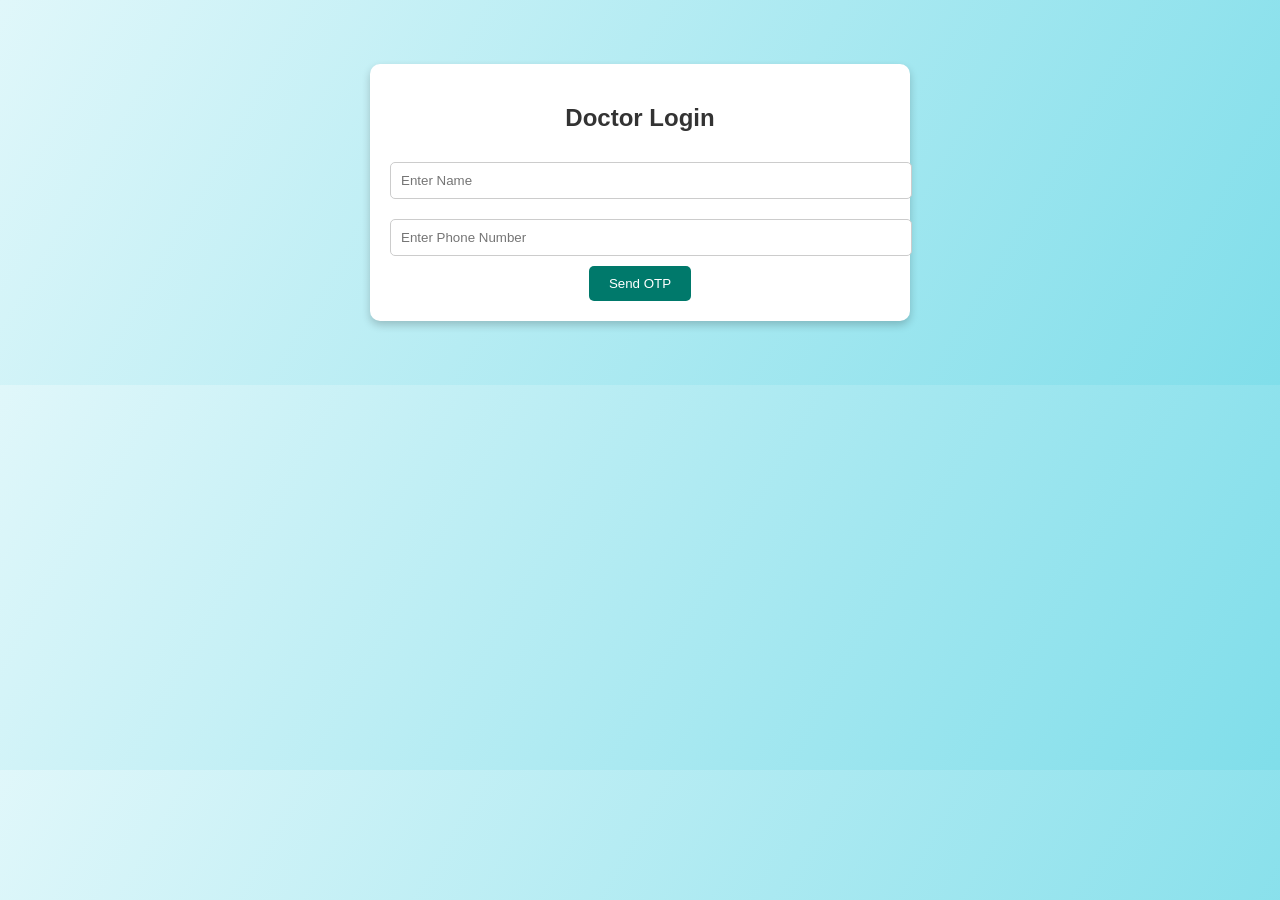
==== index.html @ ed524270 "Add files via upload" ====
<!DOCTYPE html>
<html lang="en">
<head>
    <meta charset="UTF-8">
    <meta name="viewport" content="width=device-width, initial-scale=1.0">
    <title>AI Heart Diagnosis</title>
    <style>
        body {
            margin: 0;
            font-family: Arial, sans-serif;
            background: linear-gradient(120deg, #e0f7fa, #80deea);
            color: #333;
            text-align: center;
        }

        .container {
            width: 80%;
            max-width: 500px;
            margin: 5% auto;
            padding: 20px;
            background: white;
            border-radius: 10px;
            box-shadow: 0 4px 8px rgba(0, 0, 0, 0.2);
            animation: fadeIn 0.5s ease-in-out;
        }

        @keyframes fadeIn {
            from { opacity: 0; transform: translateY(-20px); }
            to { opacity: 1; transform: translateY(0); }
        }

        .progress {
            display: flex;
            justify-content: center;
            align-items: center;
            margin-bottom: 20px;
        }

        .step {
            width: 35px;
            height: 35px;
            border-radius: 50%;
            background: #00796b;
            color: white;
            display: flex;
            justify-content: center;
            align-items: center;
            margin: 0 10px;
            font-weight: bold;
            opacity: 0.5;
            transition: 0.3s;
        }

        .step.active {
            opacity: 1;
            background: #004d40;
            transform: scale(1.2);
        }

        .info {
            text-align: left;
            padding: 20px;
            width: 100%;
        }

        input, input[type="file"] {
            width: 100%;
            padding: 10px;
            margin: 10px 0;
            border: 1px solid #ccc;
            border-radius: 5px;
            transition: 0.3s;
        }
        
        input:focus {
            border-color: #00796b;
        }

        .nav-buttons {
            display: flex;
            justify-content: space-between;
            margin-top: 20px;
        }

        .btn {
            background: #00796b;
            color: white;
            padding: 10px 20px;
            border: none;
            border-radius: 5px;
            cursor: pointer;
            transition: background 0.3s, transform 0.2s;
        }

        .btn:hover {
            background: #004d40;
            transform: scale(1.05);
        }

        .analyse-btn {
            background: #d32f2f;
            display: none;
            width: 100%;
            margin-top: 20px;
        }

        .analyse-btn:hover {
            background: #b71c1c;
        }

        .hidden {
            display: none;
        }

        #results {
            margin-top: 20px;
            padding: 15px;
            border: 1px solid #ccc;
            border-radius: 5px;
            background: #f9f9f9;
            text-align: left;
        }

        .result-section {
            margin-bottom: 15px;
            padding-bottom: 15px;
            border-bottom: 1px solid #eee;
        }

        .high-risk {
            color: #d32f2f;
            font-weight: bold;
        }

        .normal-risk {
            color: #00796b;
            font-weight: bold;
        }

        .loading {
            display: inline-block;
            width: 20px;
            height: 20px;
            border: 3px solid rgba(0,0,0,0.3);
            border-radius: 50%;
            border-top-color: #00796b;
            animation: spin 1s ease-in-out infinite;
            margin-left: 10px;
        }

        @keyframes spin {
            to { transform: rotate(360deg); }
        }
    </style>
</head>
<body>
    <!-- Login Container -->
    <div class="container" id="signup-container">
        <h2>Doctor Login</h2>
        <input type="text" id="name" placeholder="Enter Name" required>
        <input type="text" id="phone" placeholder="Enter Phone Number" required>
        <button class="btn" onclick="sendOTP()">Send OTP</button>
    </div>
    
    <div class="container hidden" id="otp-container">
        <h2>Enter OTP</h2>
        <input type="text" id="otp" placeholder="Enter OTP">
        <button class="btn" onclick="verifyOTP()">Verify OTP</button>
    </div>
    
    <div class="container hidden" id="dashboard">
        <h2>Welcome to Dashboard</h2>
        <p id="userName"></p>
        <button class="btn" onclick="startDiagnosis()">Start Diagnosis</button>
    </div>
    
    <!-- Main Diagnosis Container -->
    <div class="container hidden" id="diagnosis-container">
        <h1>AI Heart Diagnosis ❤</h1>
        <div class="progress">
            <div class="step active" id="step1">1</div>
            <div>—</div>
            <div class="step" id="step2">2</div>
            <div>—</div>
            <div class="step" id="step3">3</div>
            <div>—</div>
            <div class="step" id="step4">4</div>
        </div>
        <div class="info" id="stepContent"></div>
        <div class="nav-buttons">
            <button class="btn" onclick="prevStep()">← Previous</button>
            <button class="btn" onclick="nextStep()">Next →</button>
        </div>
        <button class="btn analyse-btn" id="analyseButton" onclick="analyzeAllData()">Analyse</button>
        
        <!-- Results section -->
        <div id="results" class="hidden">
            <h2>Diagnosis Results</h2>
            <div id="patientInfo" class="result-section"></div>
            <div id="ecgResults" class="result-section"></div>
            <div id="angiogramResults" class="result-section"></div>
            <div id="bloodTestResults" class="result-section"></div>
            <div id="overallAssessment"></div>
        </div>
    </div>
    
    <script>
        // Authentication logic
        let generatedOTP;
        
        function sendOTP() {
            let name = document.getElementById("name").value;
            let phone = document.getElementById("phone").value;
            if (!name || !phone) {
                alert("Please enter valid details!");
                return;
            }
            generatedOTP = Math.floor(100000 + Math.random() * 900000); // Mocked OTP
            alert("Your OTP is: " + generatedOTP); // In real implementation, send via SMS
            localStorage.setItem("doctor_name", name);
            localStorage.setItem("doctor_phone", phone);
            document.getElementById("signup-container").classList.add("hidden");
            document.getElementById("otp-container").classList.remove("hidden");
        }
        
        function verifyOTP() {
            let otpInput = document.getElementById("otp").value;
            if (otpInput == generatedOTP) {
                alert("OTP Verified Successfully!");
                document.getElementById("otp-container").classList.add("hidden");
                document.getElementById("dashboard").classList.remove("hidden");
                document.getElementById("userName").innerText = "Hello, Dr. " + localStorage.getItem("doctor_name") + "!";
            } else {
                alert("Incorrect OTP. Please try again.");
            }
        }
        
        function startDiagnosis() {
            document.getElementById("dashboard").classList.add("hidden");
            document.getElementById("diagnosis-container").classList.remove("hidden");
            updateStepUI();
        }
        
        // Diagnosis flow logic
        let currentStep = 1;
        let analysisData = {
            patient: {},
            ecg: {},
            angiogram: {},
            bloodTest: {}
        };
        
        const steps = [
            `<h2>Patient Info</h2>
             <label>Name:</label><input type='text' id='name' placeholder='Enter name'>
             <label>ID:</label><input type='text' id='id' placeholder='Enter ID'>
             <label>Age:</label><input type='number' id='age' placeholder='Enter Age'>
             <button class="btn save-btn" onclick="saveStepData()">Save</button>
             <p id="saveMessage"></p>`,
    
            `<h2>Angiogram CT Scan</h2>
             <p>Upload angiogram scan here.</p>
             <input type='file' id='angiogramFile' accept='image/*, .pdf' onchange='previewFile(event, "angiogram")'>
             <p id='angiogramPreview'></p>
             <button class="btn save-btn" onclick="uploadFile('angiogram')">Upload</button>
             <p id="angiogramUploadStatus"></p>`,
    
            `<h2>ECG Report</h2>
             <p>Upload ECG report here.</p>
             <input type='file' id='ecgFile' accept='image/*, .pdf' onchange='previewFile(event, "ecg")'>
             <p id='ecgPreview'></p>
             <button class="btn save-btn" onclick="uploadFile('ecg')">Upload</button>
             <p id="ecgUploadStatus"></p>`,
    
            `<h2>Blood Test Report</h2>
             <p>Upload blood test report here.</p>
             <input type='file' id='bloodTestFile' accept='image/*, .pdf' onchange='previewFile(event, "bloodTest")'>
             <p id='bloodTestPreview'></p>
             <button class="btn save-btn" onclick="uploadFile('bloodTest')">Upload</button>
             <p id="bloodTestUploadStatus"></p>`
        ];
    
        function updateStepUI() {
            document.getElementById("stepContent").innerHTML = steps[currentStep - 1];
    
            document.querySelectorAll(".step").forEach((el, index) => {
                el.classList.toggle("active", index + 1 === currentStep);
            });
    
            document.getElementById("analyseButton").style.display = currentStep === 4 ? 'block' : 'none';
    
            restoreData();
        }
    
        function nextStep() {
            if (currentStep < 4) {
                currentStep++;
                updateStepUI();
            }
        }
    
        function prevStep() {
            if (currentStep > 1) {
                currentStep--;
                updateStepUI();
            }
        }
    
        function saveStepData() {
            const nameField = document.getElementById("name");
            const idField = document.getElementById("id");
            const ageField = document.getElementById("age");
    
            if (nameField && idField && ageField) {
                localStorage.setItem("patient_name", nameField.value);
                localStorage.setItem("patient_id", idField.value);
                localStorage.setItem("patient_age", ageField.value);
                
                analysisData.patient = {
                    name: nameField.value,
                    id: idField.value,
                    age: ageField.value
                };
                
                document.getElementById("saveMessage").innerText = "Patient data saved successfully ✅";
                setTimeout(() => document.getElementById("saveMessage").innerText = "", 2000);
            }
        }
    
        function restoreData() {
            if (document.getElementById("name") && currentStep === 1) {
                document.getElementById("name").value = localStorage.getItem("patient_name") || "";
                document.getElementById("id").value = localStorage.getItem("patient_id") || "";
                document.getElementById("age").value = localStorage.getItem("patient_age") || "";
            }
    
           // Restore file upload statuses
["angiogram", "ecg", "bloodTest"].forEach(type => {
    if (localStorage.getItem(`${type}_analyzed`) && document.getElementById(`${type}Preview`)) {
        document.getElementById(`${type}Preview`).innerText = `Analyzed: ${localStorage.getItem(`${type}_filename`)}`;
        document.getElementById(`${type}UploadStatus`).innerHTML = "✅ Analyzed successfully";
    }
});

        }
    
        function previewFile(event, type) {
            const file = event.target.files[0];
            if (file && document.getElementById('${type}Preview')) {
                document.getElementById('${type}Preview').innerText = 'Selected: ${file.name'};
            }
        
    
        // This function simulates uploading a file to the backend
        function uploadFile(type) {
            const fileInput = document.getElementById('${type}File');
            const statusElement = document.getElementById('${type}UploadStatus');
            
            if (!fileInput || !fileInput.files || fileInput.files.length === 0) {
                alert("Please select a file first!");
                return;
            }
            
            statusElement.innerHTML = `<span>Analyzing...</span><div class="loading"></div>`;

            
            // Simulate API call delay
            setTimeout(() => {
                // Simulate backend analysis results
                let analysisResult;
                
                if (type === 'ecg') {
                    analysisResult = {
                        "Heart Rate": Math.floor(Math.random() * 40) + 60, // Random between 60-100
                        "Rhythm": Math.random() > 0.7 ? "Tachycardia" : "Normal",
                        "Risk": Math.random() > 0.7 ? "Potentially Dangerous" : "Normal"
                    };
                    analysisData.ecg = analysisResult;
                } 
                else if (type === 'angiogram') {
                    const blockagePercentage = Math.floor(Math.random() * 80) + 10;
                    let condition;
                    
                    if (blockagePercentage <= 25) condition = "Normal / Mild";
                    else if (blockagePercentage <= 50) condition = "Moderate narrowing";
                    else if (blockagePercentage <= 70) condition = "Significant stenosis";
                    else condition = "Critical blockage";
                    
                    analysisResult = {
                        "Condition": condition,
                        "Blockage": blockagePercentage
                    };
                    analysisData.angiogram = analysisResult;
                } 
                else if (type === 'bloodTest') {
                    const troponin = Math.random() * 0.8;
                    const ldl = Math.random() * 150 + 50;
                    
                    analysisResult = {
                        "Troponin": troponin.toFixed(2),
                        "LDL": ldl.toFixed(1),
                        "Risk": troponin > 0.4 ? "High risk of myocardial damage" : "Normal",
                        "LDL Risk": ldl > 100 ? "High LDL level" : "Normal"
                    };
                    analysisData.bloodTest = analysisResult;
                }
                
                localStorage.setItem('${type}_analyzed', 'true');
                localStorage.setItem('${type}_filename', fileInput.files[0].name);
                localStorage.setItem('${type}_results', JSON.stringify(analysisResult));
                
                statusElement.innerHTML = "✅ Analyzed successfully";
            }, 2000);
        }
        
        function analyzeAllData() {
            // Check if all data is available
            if (!localStorage.getItem("ecg_analyzed") || 
                !localStorage.getItem("angiogram_analyzed") || 
                !localStorage.getItem("bloodTest_analyzed")) {
                alert("Please upload and analyze all required reports first!");
                return;
            }
            
            // Display the results
            document.getElementById("results").classList.remove("hidden");
            document.getElementById("analyseButton").style.display = "none";
            
            // Patient Info
            const patientInfo = document.getElementById("patientInfo");
            patientInfo.innerHTML = `
                <h3>Patient Information</h3>
                <p><strong>Name:</strong> ${analysisData.patient.name || localStorage.getItem("patient_name")}</p>
                <p><strong>ID:</strong> ${analysisData.patient.id || localStorage.getItem("patient_id")}</p>
                <p><strong>Age:</strong> ${analysisData.patient.age || localStorage.getItem("patient_age")}</p>
            `;
            
            // ECG Results
            const ecgData = analysisData.ecg || JSON.parse(localStorage.getItem("ecg_results"));
            const ecgResults = document.getElementById("ecgResults");
            ecgResults.innerHTML = `
                <h3>ECG Analysis</h3>
                <p><strong>Heart Rate:</strong> ${ecgData["Heart Rate"]} bpm</p>
                <p><strong>Rhythm:</strong> ${ecgData["Rhythm"]}</p>
                <p><strong>Risk Assessment:</strong> <span class="${ecgData["Risk"] === "Normal" ? "normal-risk" : "high-risk"}">${ecgData["Risk"]}</span></p>
            `;
            
            // Angiogram Results
            const angiogramData = analysisData.angiogram || JSON.parse(localStorage.getItem("angiogram_results"));
            const angiogramResults = document.getElementById("angiogramResults");
            angiogramResults.innerHTML = `
                <h3>Angiogram Analysis</h3>
                <p><strong>Condition:</strong> ${angiogramData["Condition"]}</p>
                <p><strong>Blockage:</strong> ${angiogramData["Blockage"]}%</p>
                <p><strong>Risk Assessment:</strong> <span class="${angiogramData["Blockage"] <= 50 ? "normal-risk" : "high-risk"}">${angiogramData["Blockage"] > 70 ? "High Risk" : angiogramData["Blockage"] > 50 ? "Moderate Risk" : "Low Risk"}</span></p>
            `;
            
            // Blood Test Results
            const bloodData = analysisData.bloodTest || JSON.parse(localStorage.getItem("bloodTest_results"));
            const bloodTestResults = document.getElementById("bloodTestResults");
            bloodTestResults.innerHTML = `
                <h3>Blood Test Analysis</h3>
                <p><strong>Troponin:</strong> ${bloodData["Troponin"]} ng/mL</p>
                <p><strong>LDL Cholesterol:</strong> ${bloodData["LDL"]} mg/dL</p>
                <p><strong>Troponin Risk:</strong> <span class="${bloodData["Risk"] === "Normal" ? "normal-risk" : "high-risk"}">${bloodData["Risk"]}</span></p>
                <p><strong>LDL Risk:</strong> <span class="${bloodData["LDL Risk"] === "Normal" ? "normal-risk" : "high-risk"}">${bloodData["LDL Risk"]}</span></p>
            `;
            
            // Overall Assessment
            const overallRisk = calculateOverallRisk(ecgData, angiogramData, bloodData);
            const overallAssessment = document.getElementById("overallAssessment");
            overallAssessment.innerHTML = `
                <h3>Overall Assessment</h3>
                <p><strong>Risk Level:</strong> <span class="${overallRisk.level === "Low" ? "normal-risk" : "high-risk"}">${overallRisk.level} Risk</span></p>
                <p><strong>Recommendation:</strong> ${overallRisk.recommendation}</p>
                <p><strong>Follow-up:</strong> ${overallRisk.followUp}</p>
            `;
        }
        
        function calculateOverallRisk(ecgData, angiogramData, bloodData) {
            // Calculate risk score based on all factors
            let riskScore = 0;
            
            // ECG factors
            if (ecgData["Risk"] !== "Normal") riskScore += 2;
            if (ecgData["Rhythm"] === "Tachycardia") riskScore += 1;
            
            // Angiogram factors
            if (angiogramData["Blockage"] > 70) riskScore += 3;
            else if (angiogramData["Blockage"] > 50) riskScore += 2;
            else if (angiogramData["Blockage"] > 25) riskScore += 1;
            
            // Blood test factors
            if (bloodData["Risk"] !== "Normal") riskScore += 3;
            if (bloodData["LDL Risk"] !== "Normal") riskScore += 1;
            
            // Determine overall risk level
            let riskLevel, recommendation, followUp;
            
            if (riskScore >= 6) {
                riskLevel = "High";
                recommendation = "Immediate medical intervention is recommended. Consider cardiac catheterization and possible stent placement.";
                followUp = "Immediate cardiology consultation and hospital admission.";
            } else if (riskScore >= 3) {
                riskLevel = "Moderate";
                recommendation = "Medical management with close monitoring. Consider medication adjustments and lifestyle modifications.";
                followUp = "Schedule follow-up with cardiology within 1-2 weeks.";
            } else {
                riskLevel = "Low";
                recommendation = "Continue current medical management. Emphasize heart-healthy lifestyle.";
                followUp = "Regular check-up in 3-6 months.";
            }
            
            return {
                level: riskLevel,
                recommendation: recommendation,
                followUp: followUp
            };
        }
        
        // Initialize the app
        document.addEventListener('DOMContentLoaded', function() {
            // Check if already logged in
            if (localStorage.getItem("doctor_name") && localStorage.getItem("doctor_phone")) {
                document.getElementById("signup-container").classList.add("hidden");
                document.getElementById("dashboard").classList.remove("hidden");
                document.getElementById("userName").innerText = "Hello, Dr. " + localStorage.getItem("doctor_name") + "!";
            }
        });
    </script>
</body>
</html>
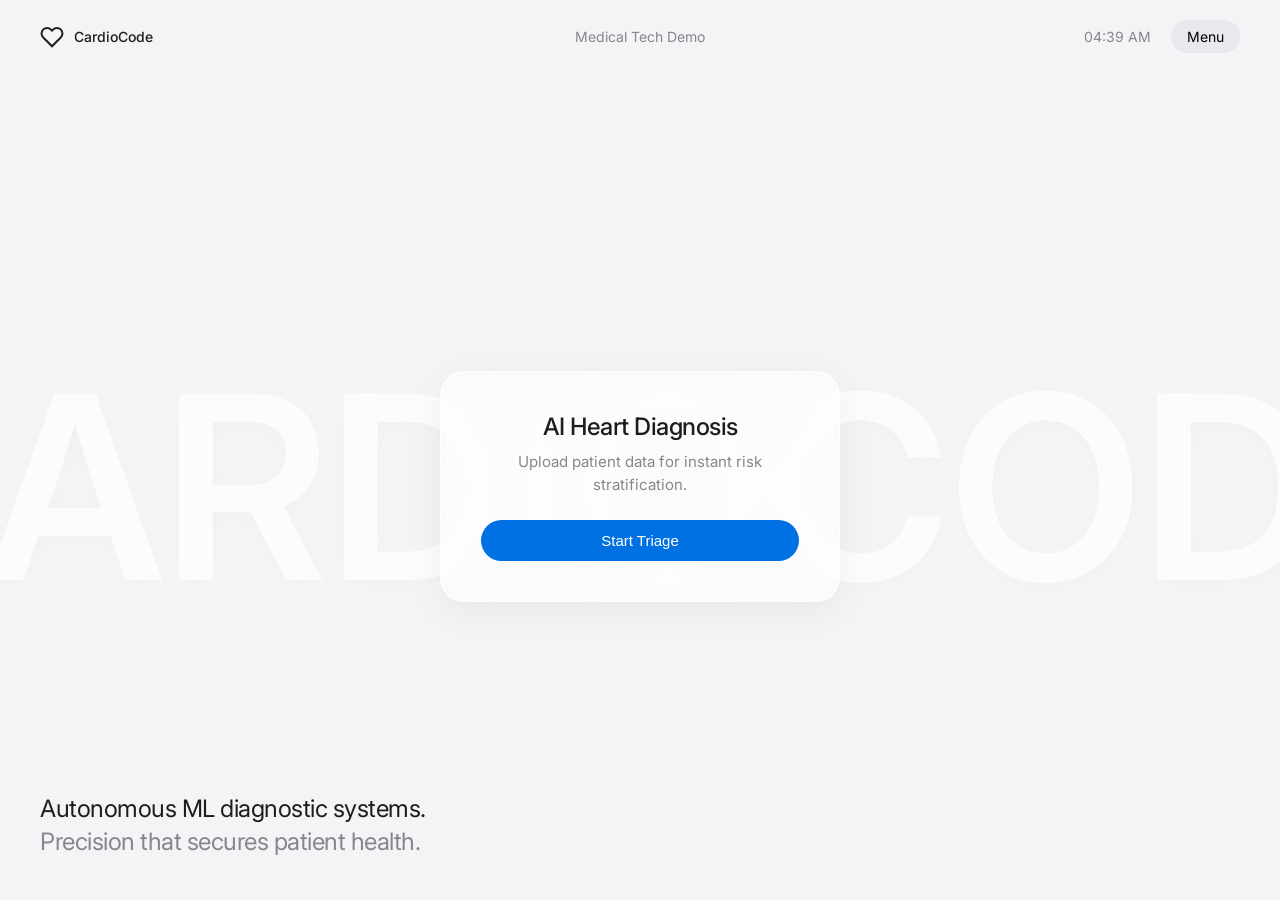
==== commit e06092e3: "feat: complete production architecture, ML pipeline integration, and iOS-themed frontend" ====
--- a/index.html
+++ b/index.html
@@ -1,532 +1,143 @@
-<!DOCTYPE html>
-<html lang="en">
-<head>
-    <meta charset="UTF-8">
-    <meta name="viewport" content="width=device-width, initial-scale=1.0">
-    <title>AI Heart Diagnosis</title>
-    <style>
-        body {
-            margin: 0;
-            font-family: Arial, sans-serif;
-            background: linear-gradient(120deg, #e0f7fa, #80deea);
-            color: #333;
-            text-align: center;
-        }
-
-        .container {
-            width: 80%;
-            max-width: 500px;
-            margin: 5% auto;
-            padding: 20px;
-            background: white;
-            border-radius: 10px;
-            box-shadow: 0 4px 8px rgba(0, 0, 0, 0.2);
-            animation: fadeIn 0.5s ease-in-out;
-        }
-
-        @keyframes fadeIn {
-            from { opacity: 0; transform: translateY(-20px); }
-            to { opacity: 1; transform: translateY(0); }
-        }
-
-        .progress {
-            display: flex;
-            justify-content: center;
-            align-items: center;
-            margin-bottom: 20px;
-        }
-
-        .step {
-            width: 35px;
-            height: 35px;
-            border-radius: 50%;
-            background: #00796b;
-            color: white;
-            display: flex;
-            justify-content: center;
-            align-items: center;
-            margin: 0 10px;
-            font-weight: bold;
-            opacity: 0.5;
-            transition: 0.3s;
-        }
-
-        .step.active {
-            opacity: 1;
-            background: #004d40;
-            transform: scale(1.2);
-        }
-
-        .info {
-            text-align: left;
-            padding: 20px;
-            width: 100%;
-        }
-
-        input, input[type="file"] {
-            width: 100%;
-            padding: 10px;
-            margin: 10px 0;
-            border: 1px solid #ccc;
-            border-radius: 5px;
-            transition: 0.3s;
-        }
-        
-        input:focus {
-            border-color: #00796b;
-        }
-
-        .nav-buttons {
-            display: flex;
-            justify-content: space-between;
-            margin-top: 20px;
-        }
-
-        .btn {
-            background: #00796b;
-            color: white;
-            padding: 10px 20px;
-            border: none;
-            border-radius: 5px;
-            cursor: pointer;
-            transition: background 0.3s, transform 0.2s;
-        }
-
-        .btn:hover {
-            background: #004d40;
-            transform: scale(1.05);
-        }
-
-        .analyse-btn {
-            background: #d32f2f;
-            display: none;
-            width: 100%;
-            margin-top: 20px;
-        }
-
-        .analyse-btn:hover {
-            background: #b71c1c;
-        }
-
-        .hidden {
-            display: none;
-        }
-
-        #results {
-            margin-top: 20px;
-            padding: 15px;
-            border: 1px solid #ccc;
-            border-radius: 5px;
-            background: #f9f9f9;
-            text-align: left;
-        }
-
-        .result-section {
-            margin-bottom: 15px;
-            padding-bottom: 15px;
-            border-bottom: 1px solid #eee;
-        }
-
-        .high-risk {
-            color: #d32f2f;
-            font-weight: bold;
-        }
-
-        .normal-risk {
-            color: #00796b;
-            font-weight: bold;
-        }
-
-        .loading {
-            display: inline-block;
-            width: 20px;
-            height: 20px;
-            border: 3px solid rgba(0,0,0,0.3);
-            border-radius: 50%;
-            border-top-color: #00796b;
-            animation: spin 1s ease-in-out infinite;
-            margin-left: 10px;
-        }
-
-        @keyframes spin {
-            to { transform: rotate(360deg); }
-        }
-    </style>
-</head>
-<body>
-    <!-- Login Container -->
-    <div class="container" id="signup-container">
-        <h2>Doctor Login</h2>
-        <input type="text" id="name" placeholder="Enter Name" required>
-        <input type="text" id="phone" placeholder="Enter Phone Number" required>
-        <button class="btn" onclick="sendOTP()">Send OTP</button>
-    </div>
-    
-    <div class="container hidden" id="otp-container">
-        <h2>Enter OTP</h2>
-        <input type="text" id="otp" placeholder="Enter OTP">
-        <button class="btn" onclick="verifyOTP()">Verify OTP</button>
-    </div>
-    
-    <div class="container hidden" id="dashboard">
-        <h2>Welcome to Dashboard</h2>
-        <p id="userName"></p>
-        <button class="btn" onclick="startDiagnosis()">Start Diagnosis</button>
-    </div>
-    
-    <!-- Main Diagnosis Container -->
-    <div class="container hidden" id="diagnosis-container">
-        <h1>AI Heart Diagnosis ❤</h1>
-        <div class="progress">
-            <div class="step active" id="step1">1</div>
-            <div>—</div>
-            <div class="step" id="step2">2</div>
-            <div>—</div>
-            <div class="step" id="step3">3</div>
-            <div>—</div>
-            <div class="step" id="step4">4</div>
-        </div>
-        <div class="info" id="stepContent"></div>
-        <div class="nav-buttons">
-            <button class="btn" onclick="prevStep()">← Previous</button>
-            <button class="btn" onclick="nextStep()">Next →</button>
-        </div>
-        <button class="btn analyse-btn" id="analyseButton" onclick="analyzeAllData()">Analyse</button>
-        
-        <!-- Results section -->
-        <div id="results" class="hidden">
-            <h2>Diagnosis Results</h2>
-            <div id="patientInfo" class="result-section"></div>
-            <div id="ecgResults" class="result-section"></div>
-            <div id="angiogramResults" class="result-section"></div>
-            <div id="bloodTestResults" class="result-section"></div>
-            <div id="overallAssessment"></div>
-        </div>
-    </div>
-    
-    <script>
-        // Authentication logic
-        let generatedOTP;
-        
-        function sendOTP() {
-            let name = document.getElementById("name").value;
-            let phone = document.getElementById("phone").value;
-            if (!name || !phone) {
-                alert("Please enter valid details!");
-                return;
-            }
-            generatedOTP = Math.floor(100000 + Math.random() * 900000); // Mocked OTP
-            alert("Your OTP is: " + generatedOTP); // In real implementation, send via SMS
-            localStorage.setItem("doctor_name", name);
-            localStorage.setItem("doctor_phone", phone);
-            document.getElementById("signup-container").classList.add("hidden");
-            document.getElementById("otp-container").classList.remove("hidden");
-        }
-        
-        function verifyOTP() {
-            let otpInput = document.getElementById("otp").value;
-            if (otpInput == generatedOTP) {
-                alert("OTP Verified Successfully!");
-                document.getElementById("otp-container").classList.add("hidden");
-                document.getElementById("dashboard").classList.remove("hidden");
-                document.getElementById("userName").innerText = "Hello, Dr. " + localStorage.getItem("doctor_name") + "!";
-            } else {
-                alert("Incorrect OTP. Please try again.");
-            }
-        }
-        
-        function startDiagnosis() {
-            document.getElementById("dashboard").classList.add("hidden");
-            document.getElementById("diagnosis-container").classList.remove("hidden");
-            updateStepUI();
-        }
-        
-        // Diagnosis flow logic
-        let currentStep = 1;
-        let analysisData = {
-            patient: {},
-            ecg: {},
-            angiogram: {},
-            bloodTest: {}
-        };
-        
-        const steps = [
-            `<h2>Patient Info</h2>
-             <label>Name:</label><input type='text' id='name' placeholder='Enter name'>
-             <label>ID:</label><input type='text' id='id' placeholder='Enter ID'>
-             <label>Age:</label><input type='number' id='age' placeholder='Enter Age'>
-             <button class="btn save-btn" onclick="saveStepData()">Save</button>
-             <p id="saveMessage"></p>`,
-    
-            `<h2>Angiogram CT Scan</h2>
-             <p>Upload angiogram scan here.</p>
-             <input type='file' id='angiogramFile' accept='image/*, .pdf' onchange='previewFile(event, "angiogram")'>
-             <p id='angiogramPreview'></p>
-             <button class="btn save-btn" onclick="uploadFile('angiogram')">Upload</button>
-             <p id="angiogramUploadStatus"></p>`,
-    
-            `<h2>ECG Report</h2>
-             <p>Upload ECG report here.</p>
-             <input type='file' id='ecgFile' accept='image/*, .pdf' onchange='previewFile(event, "ecg")'>
-             <p id='ecgPreview'></p>
-             <button class="btn save-btn" onclick="uploadFile('ecg')">Upload</button>
-             <p id="ecgUploadStatus"></p>`,
-    
-            `<h2>Blood Test Report</h2>
-             <p>Upload blood test report here.</p>
-             <input type='file' id='bloodTestFile' accept='image/*, .pdf' onchange='previewFile(event, "bloodTest")'>
-             <p id='bloodTestPreview'></p>
-             <button class="btn save-btn" onclick="uploadFile('bloodTest')">Upload</button>
-             <p id="bloodTestUploadStatus"></p>`
-        ];
-    
-        function updateStepUI() {
-            document.getElementById("stepContent").innerHTML = steps[currentStep - 1];
-    
-            document.querySelectorAll(".step").forEach((el, index) => {
-                el.classList.toggle("active", index + 1 === currentStep);
-            });
-    
-            document.getElementById("analyseButton").style.display = currentStep === 4 ? 'block' : 'none';
-    
-            restoreData();
-        }
-    
-        function nextStep() {
-            if (currentStep < 4) {
-                currentStep++;
-                updateStepUI();
-            }
-        }
-    
-        function prevStep() {
-            if (currentStep > 1) {
-                currentStep--;
-                updateStepUI();
-            }
-        }
-    
-        function saveStepData() {
-            const nameField = document.getElementById("name");
-            const idField = document.getElementById("id");
-            const ageField = document.getElementById("age");
-    
-            if (nameField && idField && ageField) {
-                localStorage.setItem("patient_name", nameField.value);
-                localStorage.setItem("patient_id", idField.value);
-                localStorage.setItem("patient_age", ageField.value);
-                
-                analysisData.patient = {
-                    name: nameField.value,
-                    id: idField.value,
-                    age: ageField.value
-                };
-                
-                document.getElementById("saveMessage").innerText = "Patient data saved successfully ✅";
-                setTimeout(() => document.getElementById("saveMessage").innerText = "", 2000);
-            }
-        }
-    
-        function restoreData() {
-            if (document.getElementById("name") && currentStep === 1) {
-                document.getElementById("name").value = localStorage.getItem("patient_name") || "";
-                document.getElementById("id").value = localStorage.getItem("patient_id") || "";
-                document.getElementById("age").value = localStorage.getItem("patient_age") || "";
-            }
-    
-           // Restore file upload statuses
-["angiogram", "ecg", "bloodTest"].forEach(type => {
-    if (localStorage.getItem(`${type}_analyzed`) && document.getElementById(`${type}Preview`)) {
-        document.getElementById(`${type}Preview`).innerText = `Analyzed: ${localStorage.getItem(`${type}_filename`)}`;
-        document.getElementById(`${type}UploadStatus`).innerHTML = "✅ Analyzed successfully";
-    }
-});
-
-        }
-    
-        function previewFile(event, type) {
-            const file = event.target.files[0];
-            if (file && document.getElementById('${type}Preview')) {
-                document.getElementById('${type}Preview').innerText = 'Selected: ${file.name'};
-            }
-        
-    
-        // This function simulates uploading a file to the backend
-        function uploadFile(type) {
-            const fileInput = document.getElementById('${type}File');
-            const statusElement = document.getElementById('${type}UploadStatus');
-            
-            if (!fileInput || !fileInput.files || fileInput.files.length === 0) {
-                alert("Please select a file first!");
-                return;
-            }
-            
-            statusElement.innerHTML = `<span>Analyzing...</span><div class="loading"></div>`;
-
-            
-            // Simulate API call delay
-            setTimeout(() => {
-                // Simulate backend analysis results
-                let analysisResult;
-                
-                if (type === 'ecg') {
-                    analysisResult = {
-                        "Heart Rate": Math.floor(Math.random() * 40) + 60, // Random between 60-100
-                        "Rhythm": Math.random() > 0.7 ? "Tachycardia" : "Normal",
-                        "Risk": Math.random() > 0.7 ? "Potentially Dangerous" : "Normal"
-                    };
-                    analysisData.ecg = analysisResult;
-                } 
-                else if (type === 'angiogram') {
-                    const blockagePercentage = Math.floor(Math.random() * 80) + 10;
-                    let condition;
-                    
-                    if (blockagePercentage <= 25) condition = "Normal / Mild";
-                    else if (blockagePercentage <= 50) condition = "Moderate narrowing";
-                    else if (blockagePercentage <= 70) condition = "Significant stenosis";
-                    else condition = "Critical blockage";
-                    
-                    analysisResult = {
-                        "Condition": condition,
-                        "Blockage": blockagePercentage
-                    };
-                    analysisData.angiogram = analysisResult;
-                } 
-                else if (type === 'bloodTest') {
-                    const troponin = Math.random() * 0.8;
-                    const ldl = Math.random() * 150 + 50;
-                    
-                    analysisResult = {
-                        "Troponin": troponin.toFixed(2),
-                        "LDL": ldl.toFixed(1),
-                        "Risk": troponin > 0.4 ? "High risk of myocardial damage" : "Normal",
-                        "LDL Risk": ldl > 100 ? "High LDL level" : "Normal"
-                    };
-                    analysisData.bloodTest = analysisResult;
-                }
-                
-                localStorage.setItem('${type}_analyzed', 'true');
-                localStorage.setItem('${type}_filename', fileInput.files[0].name);
-                localStorage.setItem('${type}_results', JSON.stringify(analysisResult));
-                
-                statusElement.innerHTML = "✅ Analyzed successfully";
-            }, 2000);
-        }
-        
-        function analyzeAllData() {
-            // Check if all data is available
-            if (!localStorage.getItem("ecg_analyzed") || 
-                !localStorage.getItem("angiogram_analyzed") || 
-                !localStorage.getItem("bloodTest_analyzed")) {
-                alert("Please upload and analyze all required reports first!");
-                return;
-            }
-            
-            // Display the results
-            document.getElementById("results").classList.remove("hidden");
-            document.getElementById("analyseButton").style.display = "none";
-            
-            // Patient Info
-            const patientInfo = document.getElementById("patientInfo");
-            patientInfo.innerHTML = `
-                <h3>Patient Information</h3>
-                <p><strong>Name:</strong> ${analysisData.patient.name || localStorage.getItem("patient_name")}</p>
-                <p><strong>ID:</strong> ${analysisData.patient.id || localStorage.getItem("patient_id")}</p>
-                <p><strong>Age:</strong> ${analysisData.patient.age || localStorage.getItem("patient_age")}</p>
-            `;
-            
-            // ECG Results
-            const ecgData = analysisData.ecg || JSON.parse(localStorage.getItem("ecg_results"));
-            const ecgResults = document.getElementById("ecgResults");
-            ecgResults.innerHTML = `
-                <h3>ECG Analysis</h3>
-                <p><strong>Heart Rate:</strong> ${ecgData["Heart Rate"]} bpm</p>
-                <p><strong>Rhythm:</strong> ${ecgData["Rhythm"]}</p>
-                <p><strong>Risk Assessment:</strong> <span class="${ecgData["Risk"] === "Normal" ? "normal-risk" : "high-risk"}">${ecgData["Risk"]}</span></p>
-            `;
-            
-            // Angiogram Results
-            const angiogramData = analysisData.angiogram || JSON.parse(localStorage.getItem("angiogram_results"));
-            const angiogramResults = document.getElementById("angiogramResults");
-            angiogramResults.innerHTML = `
-                <h3>Angiogram Analysis</h3>
-                <p><strong>Condition:</strong> ${angiogramData["Condition"]}</p>
-                <p><strong>Blockage:</strong> ${angiogramData["Blockage"]}%</p>
-                <p><strong>Risk Assessment:</strong> <span class="${angiogramData["Blockage"] <= 50 ? "normal-risk" : "high-risk"}">${angiogramData["Blockage"] > 70 ? "High Risk" : angiogramData["Blockage"] > 50 ? "Moderate Risk" : "Low Risk"}</span></p>
-            `;
-            
-            // Blood Test Results
-            const bloodData = analysisData.bloodTest || JSON.parse(localStorage.getItem("bloodTest_results"));
-            const bloodTestResults = document.getElementById("bloodTestResults");
-            bloodTestResults.innerHTML = `
-                <h3>Blood Test Analysis</h3>
-                <p><strong>Troponin:</strong> ${bloodData["Troponin"]} ng/mL</p>
-                <p><strong>LDL Cholesterol:</strong> ${bloodData["LDL"]} mg/dL</p>
-                <p><strong>Troponin Risk:</strong> <span class="${bloodData["Risk"] === "Normal" ? "normal-risk" : "high-risk"}">${bloodData["Risk"]}</span></p>
-                <p><strong>LDL Risk:</strong> <span class="${bloodData["LDL Risk"] === "Normal" ? "normal-risk" : "high-risk"}">${bloodData["LDL Risk"]}</span></p>
-            `;
-            
-            // Overall Assessment
-            const overallRisk = calculateOverallRisk(ecgData, angiogramData, bloodData);
-            const overallAssessment = document.getElementById("overallAssessment");
-            overallAssessment.innerHTML = `
-                <h3>Overall Assessment</h3>
-                <p><strong>Risk Level:</strong> <span class="${overallRisk.level === "Low" ? "normal-risk" : "high-risk"}">${overallRisk.level} Risk</span></p>
-                <p><strong>Recommendation:</strong> ${overallRisk.recommendation}</p>
-                <p><strong>Follow-up:</strong> ${overallRisk.followUp}</p>
-            `;
-        }
-        
-        function calculateOverallRisk(ecgData, angiogramData, bloodData) {
-            // Calculate risk score based on all factors
-            let riskScore = 0;
-            
-            // ECG factors
-            if (ecgData["Risk"] !== "Normal") riskScore += 2;
-            if (ecgData["Rhythm"] === "Tachycardia") riskScore += 1;
-            
-            // Angiogram factors
-            if (angiogramData["Blockage"] > 70) riskScore += 3;
-            else if (angiogramData["Blockage"] > 50) riskScore += 2;
-            else if (angiogramData["Blockage"] > 25) riskScore += 1;
-            
-            // Blood test factors
-            if (bloodData["Risk"] !== "Normal") riskScore += 3;
-            if (bloodData["LDL Risk"] !== "Normal") riskScore += 1;
-            
-            // Determine overall risk level
-            let riskLevel, recommendation, followUp;
-            
-            if (riskScore >= 6) {
-                riskLevel = "High";
-                recommendation = "Immediate medical intervention is recommended. Consider cardiac catheterization and possible stent placement.";
-                followUp = "Immediate cardiology consultation and hospital admission.";
-            } else if (riskScore >= 3) {
-                riskLevel = "Moderate";
-                recommendation = "Medical management with close monitoring. Consider medication adjustments and lifestyle modifications.";
-                followUp = "Schedule follow-up with cardiology within 1-2 weeks.";
-            } else {
-                riskLevel = "Low";
-                recommendation = "Continue current medical management. Emphasize heart-healthy lifestyle.";
-                followUp = "Regular check-up in 3-6 months.";
-            }
-            
-            return {
-                level: riskLevel,
-                recommendation: recommendation,
-                followUp: followUp
-            };
-        }
-        
-        // Initialize the app
-        document.addEventListener('DOMContentLoaded', function() {
-            // Check if already logged in
-            if (localStorage.getItem("doctor_name") && localStorage.getItem("doctor_phone")) {
-                document.getElementById("signup-container").classList.add("hidden");
-                document.getElementById("dashboard").classList.remove("hidden");
-                document.getElementById("userName").innerText = "Hello, Dr. " + localStorage.getItem("doctor_name") + "!";
-            }
-        });
-    </script>
-</body>
+<!DOCTYPE html>
+<html lang="en">
+<head>
+    <meta charset="UTF-8">
+    <meta name="viewport" content="width=device-width, initial-scale=1.0">
+    <title>CardioCode | AI Triage</title>
+    <link rel="stylesheet" href="style.css">
+    <link href="https://fonts.googleapis.com/css2?family=Inter:wght@300;400;500;600&display=swap" rel="stylesheet">
+</head>
+<body>
+    <header class="header">
+        <div class="logo">
+            <svg width="24" height="24" viewBox="0 0 24 24" fill="none" stroke="currentColor" stroke-width="2"><path d="M20.84 4.61a5.5 5.5 0 0 0-7.78 0L12 5.67l-1.06-1.06a5.5 5.5 0 0 0-7.78 7.78l1.06 1.06L12 21.23l7.78-7.78 1.06-1.06a5.5 5.5 0 0 0 0-7.78z"></path></svg>
+            CardioCode
+        </div>
+        <div class="header-center">Medical Tech Demo</div>
+        <div class="header-right">
+            <span class="time" id="clock"></span>
+            <button class="menu-btn">Menu</button>
+        </div>
+    </header>
+
+    <main class="hero">
+        <div class="bg-text">CARDIOCODE</div>
+        
+        <div class="hero-content">
+            <div class="glass-card" id="card">
+                <h2 id="card-title">AI Heart Diagnosis</h2>
+                <p id="card-desc">Upload patient data for instant risk stratification.</p>
+                
+                <form id="triage-form" style="display:none; text-align:left;">
+                    <div style="display:grid; grid-template-columns:1fr 1fr; gap:10px; margin-bottom:15px;">
+                        <input type="number" id="age" placeholder="Age" required value="60">
+                        <input type="number" id="sex" placeholder="Sex (1=M, 0=F)" required value="1">
+                        <input type="number" id="cp" placeholder="CP Type (0-3)" required value="2">
+                        <input type="number" id="trestbps" placeholder="Rest BP" required value="140">
+                        <input type="number" id="chol" placeholder="Cholesterol" required value="250">
+                        <input type="number" id="thalach" placeholder="Max HR" required value="150">
+                    </div>
+                    <button type="submit" class="primary-btn">Analyze Risk</button>
+                </form>
+
+                <div id="result-view" style="display:none; margin-top:20px;">
+                    <h1 id="r-score" style="font-size:36px; margin-bottom:5px;"></h1>
+                    <p id="r-level" style="font-weight:600; font-size:18px; margin-bottom:15px;"></p>
+                    <p id="r-rec" style="font-size:14px; color:var(--text-secondary);"></p>
+                    <button class="primary-btn" onclick="resetForm()" style="margin-top:20px;">New Triage</button>
+                </div>
+
+                <button class="primary-btn" id="start-triage">Start Triage</button>
+            </div>
+            
+            <div id="alert-toast" class="alert-toast"></div>
+        </div>
+
+        <div class="footer-info">
+            <p>Autonomous ML diagnostic systems.</p>
+            <p class="subtext">Precision that secures patient health.</p>
+        </div>
+    </main>
+
+    <script>
+        // Clock
+        setInterval(() => {
+            const d = new Date();
+            document.getElementById('clock').innerText = d.toLocaleTimeString([], {hour: '2-digit', minute:'2-digit'});
+        }, 1000);
+
+        // UI Flow
+        const startBtn = document.getElementById('start-triage');
+        const form = document.getElementById('triage-form');
+        const resultView = document.getElementById('result-view');
+        const title = document.getElementById('card-title');
+        const desc = document.getElementById('card-desc');
+
+        startBtn.onclick = () => {
+            startBtn.style.display = 'none';
+            form.style.display = 'block';
+            title.innerText = 'Patient Metrics';
+            desc.style.display = 'none';
+        };
+
+        window.resetForm = () => {
+            resultView.style.display = 'none';
+            form.style.display = 'block';
+            title.innerText = 'Patient Metrics';
+            desc.style.display = 'none';
+        }
+
+        // API Integration
+        form.onsubmit = async (e) => {
+            e.preventDefault();
+            form.style.display = 'none';
+            title.innerText = 'Analyzing...';
+            
+            const payload = {
+                patient_record_id: "test-patient",
+                doctor_uid: "test-doc",
+                hospital_id: "hosp-1",
+                age: +document.getElementById('age').value,
+                sex: +document.getElementById('sex').value,
+                cp: +document.getElementById('cp').value,
+                trestbps: +document.getElementById('trestbps').value,
+                chol: +document.getElementById('chol').value,
+                fbs: 0, restecg: 1, 
+                thalach: +document.getElementById('thalach').value, 
+                exang: 1, oldpeak: 2.0, slope: 1, ca: 0, thal: 2
+            };
+
+            try {
+                const res = await fetch('http://localhost:8000/api/v1/triage/predict', {
+                    method: 'POST',
+                    headers: {'Content-Type': 'application/json'},
+                    body: JSON.stringify(payload)
+                });
+                const data = await res.json();
+                
+                title.innerText = 'Diagnosis Complete';
+                document.getElementById('r-score').innerText = (data.risk_score * 100).toFixed(1) + '%';
+                const levelEl = document.getElementById('r-level');
+                levelEl.innerText = data.risk_level + ' Risk';
+                levelEl.style.color = data.risk_level === 'High' || data.risk_level === 'Critical' ? '#ff3b30' : (data.risk_level === 'Moderate' ? '#ff9500' : '#34c759');
+                document.getElementById('r-rec').innerText = data.recommendation;
+                resultView.style.display = 'block';
+            } catch(e) {
+                title.innerText = 'Error';
+                alert('API Error: Is the server running?');
+                resetForm();
+            }
+        };
+
+        // Real-Time SSE Alerts
+        const evtSource = new EventSource("http://localhost:8000/api/v1/alerts/stream");
+        evtSource.addEventListener("critical_alert", (e) => {
+            const data = JSON.parse(e.data);
+            const toast = document.getElementById('alert-toast');
+            toast.innerText = data.message;
+            toast.classList.add('show');
+            setTimeout(() => toast.classList.remove('show'), 5000);
+        });
+    </script>
+</body>
 </html>
--- a/style.css
+++ b/style.css
@@ -0,0 +1,225 @@
+:root {
+    --bg-color: #f2f4f6; /* Very light cool gray */
+    --text-primary: #1d1d1f; /* Apple dark gray */
+    --text-secondary: #86868b;
+    --accent: #0071e3; /* Apple blue */
+    --glass-bg: rgba(255, 255, 255, 0.6);
+    --glass-border: rgba(255, 255, 255, 0.8);
+}
+
+* {
+    margin: 0;
+    padding: 0;
+    box-sizing: border-box;
+}
+
+body {
+    font-family: 'Inter', -apple-system, BlinkMacSystemFont, "Segoe UI", Roboto, Helvetica, Arial, sans-serif;
+    background-color: var(--bg-color);
+    color: var(--text-primary);
+    overflow: hidden; /* Prevent scrolling for the hero view */
+    height: 100vh;
+    display: flex;
+    flex-direction: column;
+}
+
+/* --- Header --- */
+.header {
+    display: flex;
+    justify-content: space-between;
+    align-items: center;
+    padding: 20px 40px;
+    font-size: 14px;
+    color: var(--text-secondary);
+    position: relative;
+    z-index: 10;
+}
+
+.logo {
+    display: flex;
+    align-items: center;
+    gap: 10px;
+    font-weight: 500;
+    color: var(--text-primary);
+}
+
+.header-center {
+    position: absolute;
+    left: 50%;
+    transform: translateX(-50%);
+}
+
+.header-right {
+    display: flex;
+    align-items: center;
+    gap: 20px;
+}
+
+.menu-btn {
+    background: #e8e8ed;
+    border: none;
+    padding: 8px 16px;
+    border-radius: 20px;
+    font-family: inherit;
+    font-size: 14px;
+    cursor: pointer;
+    transition: background 0.3s;
+}
+
+.menu-btn:hover {
+    background: #d2d2d7;
+}
+
+/* --- Hero Section --- */
+.hero {
+    flex: 1;
+    position: relative;
+    display: flex;
+    justify-content: center;
+    align-items: center;
+}
+
+/* Large background text */
+.bg-text {
+    position: absolute;
+    top: 50%;
+    left: 50%;
+    transform: translate(-50%, -50%);
+    font-size: 20vw;
+    font-weight: 600;
+    color: white;
+    opacity: 0.8;
+    white-space: nowrap;
+    z-index: 1;
+    pointer-events: none;
+    text-shadow: 0 4px 24px rgba(0,0,0,0.02);
+}
+
+/* Content over background */
+.hero-content {
+    position: relative;
+    z-index: 2;
+    animation: fadeInUp 1s cubic-bezier(0.16, 1, 0.3, 1) forwards;
+    opacity: 0;
+    transform: translateY(20px);
+}
+
+/* Glassmorphic Card */
+.glass-card {
+    background: var(--glass-bg);
+    backdrop-filter: blur(20px);
+    -webkit-backdrop-filter: blur(20px);
+    border: 1px solid var(--glass-border);
+    padding: 40px;
+    border-radius: 24px;
+    text-align: center;
+    box-shadow: 0 10px 40px rgba(0, 0, 0, 0.05);
+    max-width: 400px;
+}
+
+.glass-card h2 {
+    font-size: 24px;
+    font-weight: 500;
+    margin-bottom: 10px;
+    letter-spacing: -0.5px;
+}
+
+.glass-card p {
+    color: var(--text-secondary);
+    font-size: 15px;
+    line-height: 1.5;
+    margin-bottom: 24px;
+}
+
+.primary-btn {
+    background: var(--accent);
+    color: white;
+    border: none;
+    padding: 12px 24px;
+    border-radius: 24px;
+    font-size: 15px;
+    font-weight: 500;
+    cursor: pointer;
+    transition: transform 0.2s, background 0.3s;
+    width: 100%;
+}
+
+.primary-btn:hover {
+    background: #0077ed;
+    transform: scale(1.02);
+}
+
+/* --- Footer Elements --- */
+.footer-info {
+    position: absolute;
+    bottom: 40px;
+    left: 40px;
+    z-index: 2;
+}
+
+.footer-info p {
+    font-size: 24px;
+    font-weight: 400;
+    letter-spacing: -0.5px;
+    margin-bottom: 4px;
+}
+
+.footer-info .subtext {
+    color: var(--text-secondary);
+}
+
+.scroll-indicator {
+    position: absolute;
+    bottom: 40px;
+    right: 40px;
+    z-index: 2;
+    display: flex;
+    align-items: center;
+    gap: 8px;
+    font-size: 14px;
+    font-weight: 500;
+}
+
+/* --- Inputs --- */
+input[type="number"] {
+    width: 100%;
+    padding: 10px;
+    border: 1px solid #d2d2d7;
+    border-radius: 8px;
+    background: rgba(255,255,255,0.8);
+    font-size: 14px;
+    outline: none;
+    transition: border 0.3s;
+}
+input[type="number"]:focus {
+    border-color: var(--accent);
+}
+
+/* --- Alerts --- */
+.alert-toast {
+    position: absolute;
+    top: -60px;
+    left: 50%;
+    transform: translateX(-50%);
+    background: #ff3b30;
+    color: white;
+    padding: 12px 24px;
+    border-radius: 20px;
+    font-weight: 500;
+    box-shadow: 0 4px 12px rgba(255, 59, 48, 0.3);
+    opacity: 0;
+    transition: 0.4s;
+    pointer-events: none;
+}
+.alert-toast.show {
+    top: -80px;
+    opacity: 1;
+}
+
+/* --- Animations --- */
+@keyframes fadeInUp {
+    to {
+        opacity: 1;
+        transform: translateY(0);
+    }
+}
